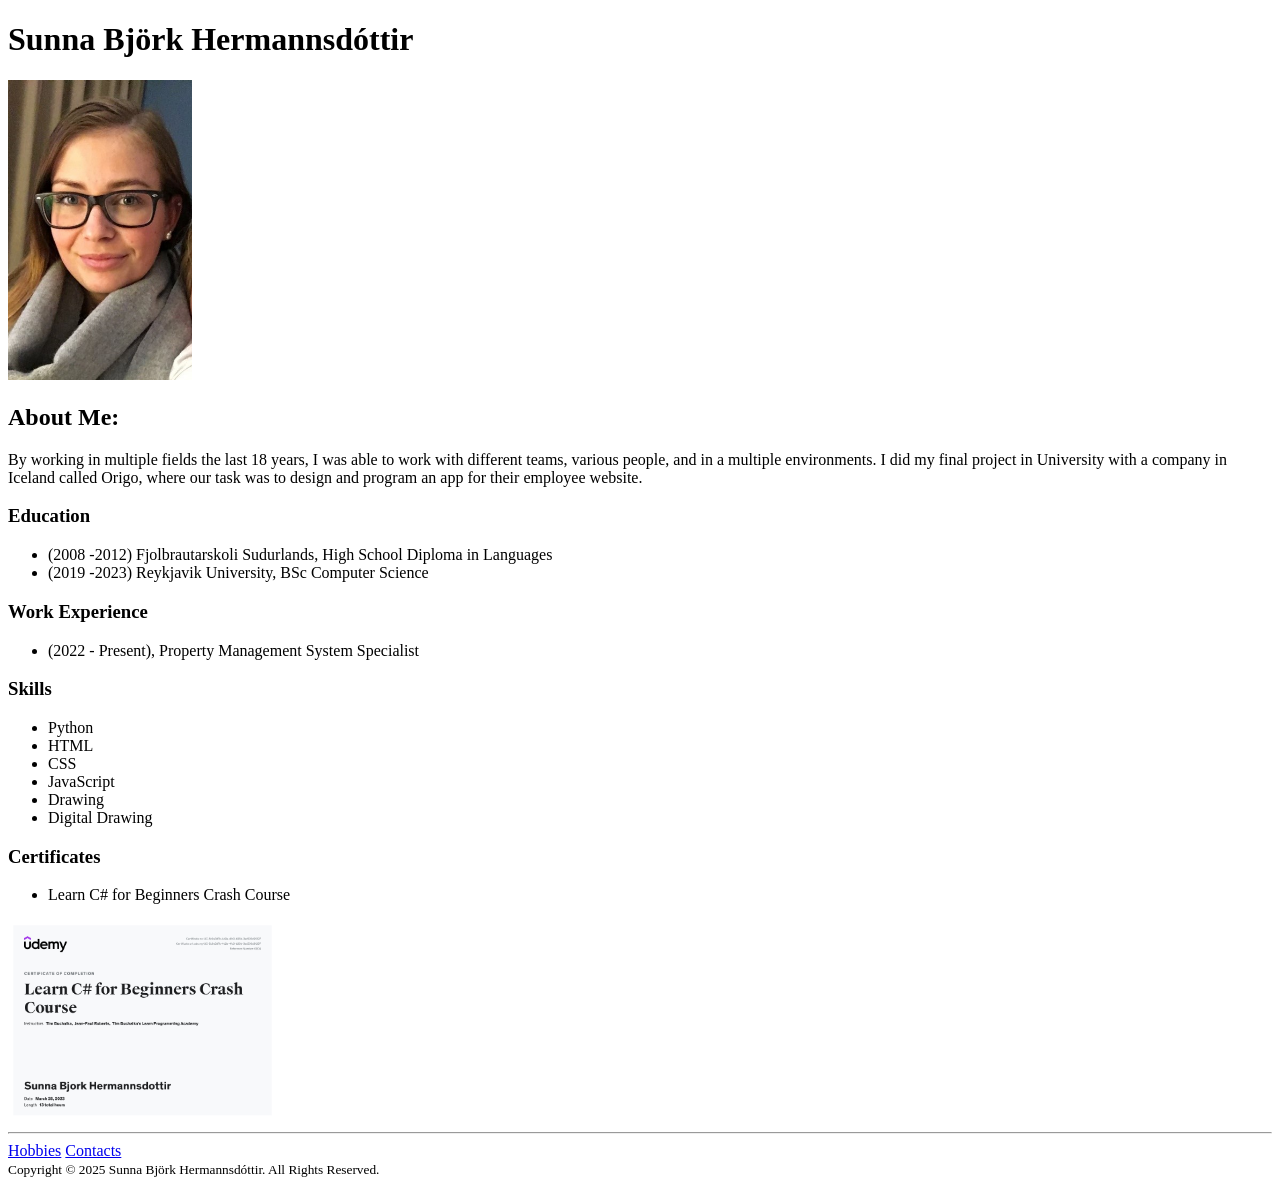
==== index.html @ 9803894d "New Online Resume" ====
<!DOCTYPE html>
<html lang="en">
<head>
    <meta charset="UTF-8">
    <title>My Resume</title>
</head>
<body>
    <h1>Sunna Björk Hermannsdóttir</h1>
    <img src="./assets/images/ProfilePic.jpg" height="300" alt="Profile Picture">
    <h2>About Me:</h2>
    <p>By working in multiple fields the last 18 years, I was able to work with different
        teams, various people, and in a multiple environments. I did my final project in
        University with a company in Iceland called Origo, where our task was to
        design and program an app for their employee website.</p>
    <h3>Education</h3>
    <ul>
        <li>(2008 -2012) Fjolbrautarskoli Sudurlands, High School Diploma in Languages  </li>
        <li>(2019 -2023) Reykjavik University, BSc Computer Science</li>
    </ul>
    <h3>Work Experience</h3>
    <ul>
        <li>(2022 - Present), Property Management System Specialist</li>
    </ul>
    <h3>Skills</h3>
    <ul>
        <li>Python</li>
        <li>HTML</li>
        <li>CSS</li>
        <li>JavaScript</li>
        <li>Drawing</li>
        <li>Digital Drawing</li>
    </ul>
    <h3>Certificates</h3>
    <ul>
        <li>Learn C# for Beginners Crash Course</li>
    </ul>
    <img src="./assets/images/C_CourseUdemy.png" height="200" alt="C# course">
    <!-- Inside the body section, write HTML code to create an online resume covering the following aspects:
    Summary or objective statement
    Education (list degrees, schools, and dates)
    Work experience (list job titles, employers, dates, and responsibilities)
    Skills (list relevant skills or areas of expertise)
    Awards, certifications, or other achievements (list any relevant awards, certifications, or other accomplishments)-->
    <hr>
    <a href="./public/hobbies.html">Hobbies</a>
    <a href="./public/contacts.html">Contacts</a>

    <footer>
        <small>
            Copyright © 2025 Sunna Björk Hermannsdóttir. All Rights Reserved.
        </small>
  </footer>
</body>
</html>
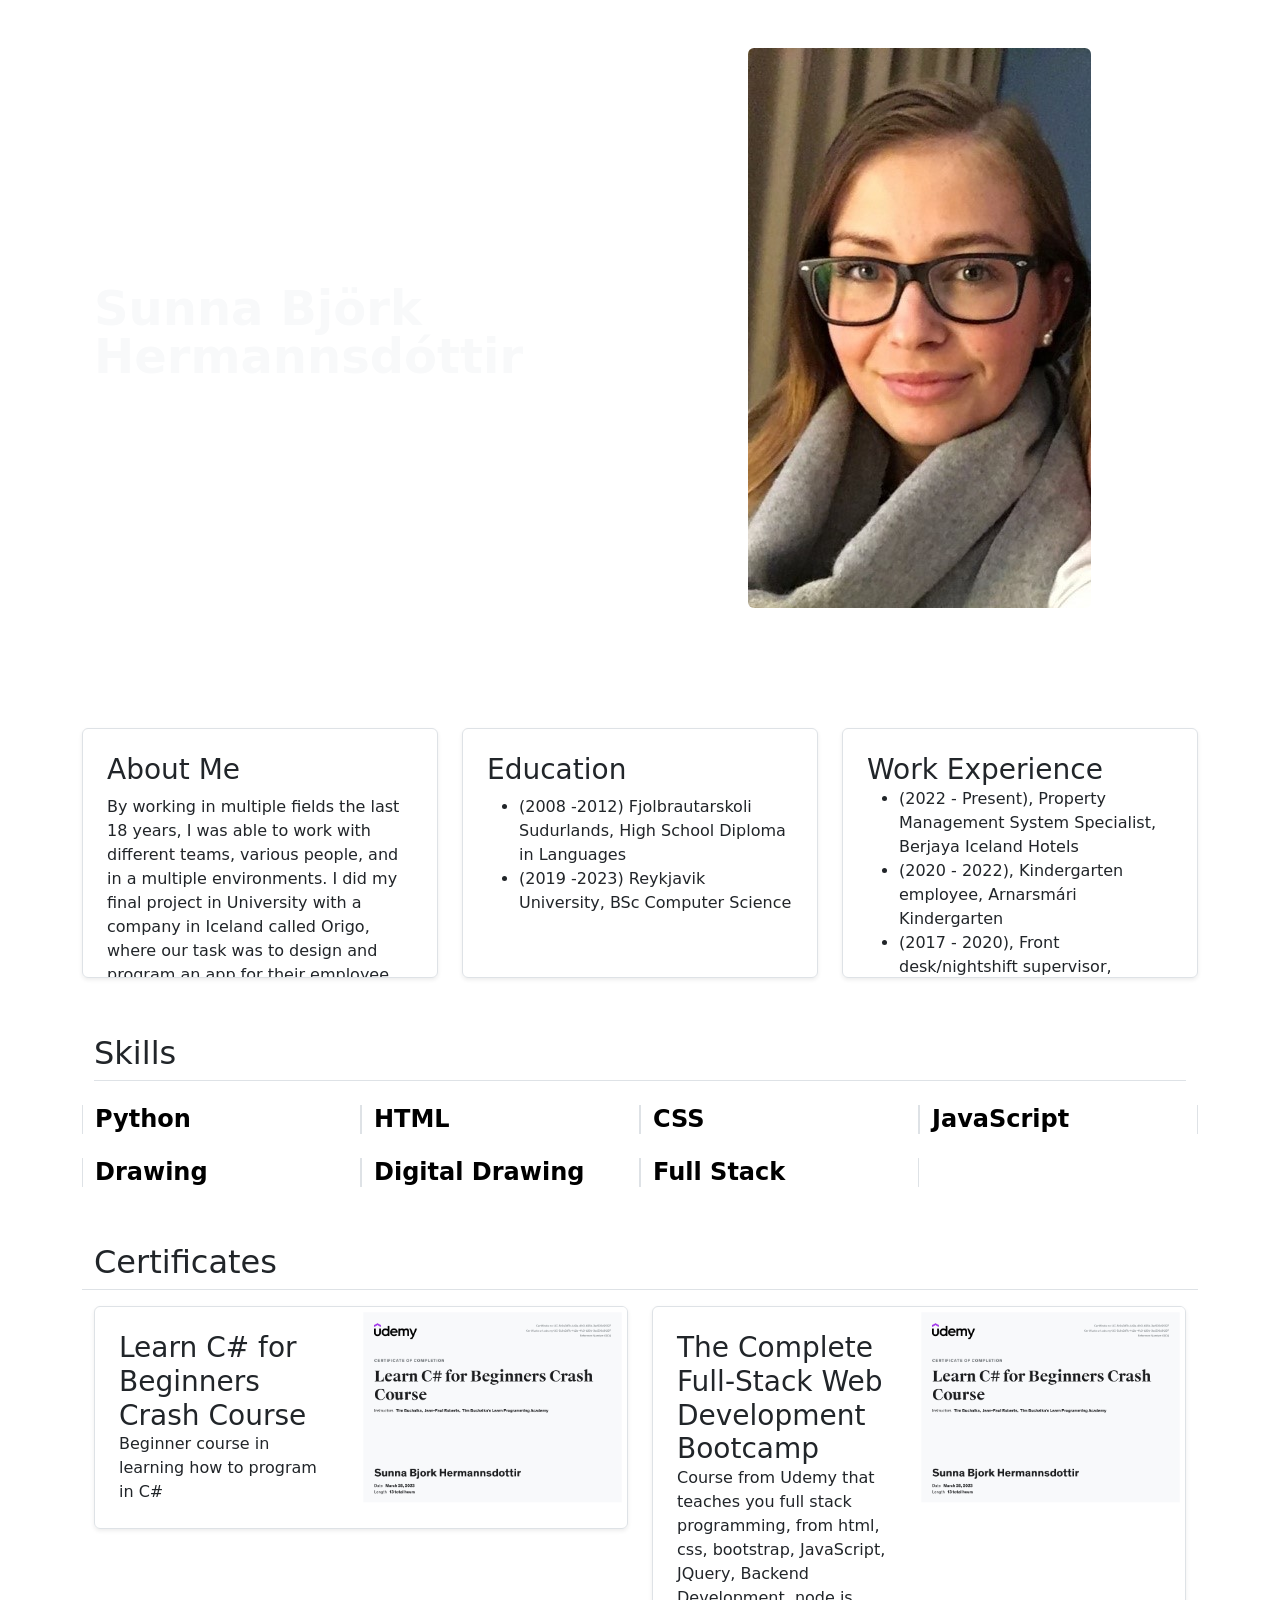
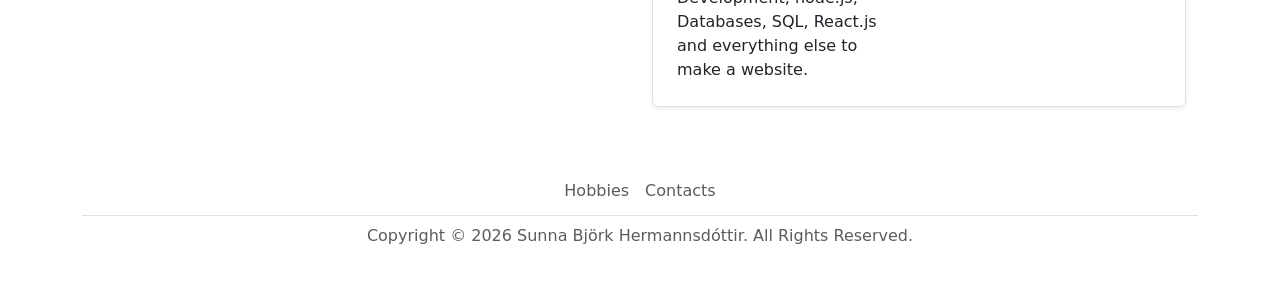
==== commit 894065de: "New repository" ====
--- a/index.html
+++ b/index.html
@@ -1,54 +1,183 @@
-<!DOCTYPE html>
-<html lang="en">
-<head>
-    <meta charset="UTF-8">
-    <title>My Resume</title>
-</head>
-<body>
-    <h1>Sunna Björk Hermannsdóttir</h1>
-    <img src="./assets/images/ProfilePic.jpg" height="300" alt="Profile Picture">
-    <h2>About Me:</h2>
-    <p>By working in multiple fields the last 18 years, I was able to work with different
-        teams, various people, and in a multiple environments. I did my final project in
-        University with a company in Iceland called Origo, where our task was to
-        design and program an app for their employee website.</p>
-    <h3>Education</h3>
-    <ul>
-        <li>(2008 -2012) Fjolbrautarskoli Sudurlands, High School Diploma in Languages  </li>
-        <li>(2019 -2023) Reykjavik University, BSc Computer Science</li>
-    </ul>
-    <h3>Work Experience</h3>
-    <ul>
-        <li>(2022 - Present), Property Management System Specialist</li>
-    </ul>
-    <h3>Skills</h3>
-    <ul>
-        <li>Python</li>
-        <li>HTML</li>
-        <li>CSS</li>
-        <li>JavaScript</li>
-        <li>Drawing</li>
-        <li>Digital Drawing</li>
-    </ul>
-    <h3>Certificates</h3>
-    <ul>
-        <li>Learn C# for Beginners Crash Course</li>
-    </ul>
-    <img src="./assets/images/C_CourseUdemy.png" height="200" alt="C# course">
-    <!-- Inside the body section, write HTML code to create an online resume covering the following aspects:
-    Summary or objective statement
-    Education (list degrees, schools, and dates)
-    Work experience (list job titles, employers, dates, and responsibilities)
-    Skills (list relevant skills or areas of expertise)
-    Awards, certifications, or other achievements (list any relevant awards, certifications, or other accomplishments)-->
-    <hr>
-    <a href="./public/hobbies.html">Hobbies</a>
-    <a href="./public/contacts.html">Contacts</a>
-
-    <footer>
-        <small>
-            Copyright © 2025 Sunna Björk Hermannsdóttir. All Rights Reserved.
-        </small>
-  </footer>
-</body>
+<!doctype html>
+<html lang="en">
+
+<head>
+    <meta charset="UTF-8" />
+    <title>My Resume</title>
+    <link href="https://cdn.jsdelivr.net/npm/bootstrap@5.3.8/dist/css/bootstrap.min.css" rel="stylesheet"
+        integrity="sha384-sRIl4kxILFvY47J16cr9ZwB07vP4J8+LH7qKQnuqkuIAvNWLzeN8tE5YBujZqJLB" crossorigin="anonymous">
+    <link href="./stylesheet.css" rel="stylesheet">
+</head>
+
+<body>
+    <section id="title" class="gradient-background">
+        <div class="container col-xxl-8 px-4">
+            <div class="row flex-lg-row-reverse align-items-center justify-content-center py-5">
+                <div class="col-10 col-sm-8 col-lg-6">
+                    <img src="./assets/images/ProfilePic.jpg" class="d-block mx-lg-auto img-fluid rounded mb-4"
+                        alt="Profile Picture" height="50" loading="lazy">
+                </div>
+                <div class="col-lg-6">
+                    <h1 class="display-5 fw-bold text-light lh-1 mb-3">Sunna Björk Hermannsdóttir</h1>
+                </div>
+            </div>
+        </div>
+    </section>
+
+    <section id="information">
+        <div class="container mt-5">
+            <div class="row mb-2">
+                <div class="col-md-4">
+                    <div class="row g-0 border rounded overflow-hidden flex-md-row mb-4 shadow-sm h-md-250 position-relative"
+                        style="height: 250px;">
+                        <div class="col p-4 d-flex flex-column position-static">
+                            <h3 class="mb-0">About Me</h3>
+                            <p class="card-text mb-auto mt-2">By working in multiple fields the last 18 years, I was
+                                able to work with different teams, various people, and in a multiple environments. I did
+                                my
+                                final project in University with a company in Iceland called Origo, where
+                                our task was to design and program an app for their employee website.</p>
+                        </div>
+                    </div>
+                </div>
+                <div class="col-md-4">
+                    <div class="row g-0 border rounded overflow-hidden flex-md-row mb-4 shadow-sm h-md-250 position-relative"
+                        style="height: 250px;">
+                        <div class="col p-4 d-flex flex-column position-static">
+                            <h3 class="mb-0">Education</h3>
+                            <ul class="mt-2">
+                                <li>
+                                    (2008 -2012) Fjolbrautarskoli Sudurlands, High School Diploma in Languages
+                                </li>
+                                <li>
+                                    (2019 -2023) Reykjavik University, BSc Computer Science
+                                </li>
+                            </ul>
+                        </div>
+                    </div>
+                </div>
+                <div class="col-md-4">
+                    <div class="row g-0 border rounded overflow-hidden flex-md-row mb-4 shadow-sm h-md-250 position-relative"
+                        style="height: 250px;">
+                        <div class="col p-4 d-flex flex-column position-static">
+                            <h3 class="mb-0">Work Experience</h3>
+                            <ul>
+                                <li>
+                                    (2022 - Present), Property Management System Specialist, Berjaya Iceland Hotels
+                                </li>
+                                <li>
+                                    (2020 - 2022), Kindergarten employee, Arnarsmári Kindergarten
+                                </li>
+                                <li>
+                                    (2017 - 2020), Front desk/nightshift supervisor, Icelandair hotels
+                                </li>
+                            </ul>
+                        </div>
+                    </div>
+                </div>
+            </div>
+        </div>
+    </section>
+
+    <section id="skills">
+        <div class="container px-4 py-4" id="icon-grid">
+            <h2 class="pb-2 border-bottom">Skills</h2>
+            <div class="row row-cols-1 row-cols-sm-2 row-cols-md-3 row-cols-lg-4 g-4 py-3">
+                <div class="col d-flex align-items-start border-end border-start">
+                    <div>
+                        <h3 class="fw-bold mb-0 fs-4 text-body-emphasis">Python</h3>
+                    </div>
+                </div>
+                <div class="col d-flex align-items-start border-end border-start">
+                    <div>
+                        <h3 class="fw-bold mb-0 fs-4 text-body-emphasis">HTML</h3>
+                    </div>
+                </div>
+                <div class="col d-flex align-items-start border-end border-start">
+                    <div>
+                        <h3 class="fw-bold mb-0 fs-4 text-body-emphasis">CSS</h3>
+                    </div>
+                </div>
+                <div class="col d-flex align-items-start border-end border-start">
+                    <div>
+                        <h3 class="fw-bold mb-0 fs-4 text-body-emphasis">JavaScript</h3>
+                    </div>
+                </div>
+                <div class="col d-flex align-items-start border-end border-start">
+                    <div>
+                        <h3 class="fw-bold mb-0 fs-4 text-body-emphasis">Drawing</h3>
+                    </div>
+                </div>
+                <div class="col d-flex align-items-start border-end border-start">
+                    <div>
+                        <h3 class="fw-bold mb-0 fs-4 text-body-emphasis">Digital Drawing</h3>
+                    </div>
+                </div>
+                <div class="col d-flex align-items-start border-end border-start">
+                    <div>
+                        <h3 class="fw-bold mb-0 fs-4 text-body-emphasis">Full Stack</h3>
+                    </div>
+                </div>
+            </div>
+        </div>
+    </section>
+
+    <section id="certificates">
+        <div class="container px-4">
+            <div class="row mt-2">
+                <h2 class="pb-2 mt-2 border-bottom">Certificates</h2>
+                <div class="col-md-6 mt-2">
+                    <div
+                        class="row g-0 border rounded overflow-hidden flex-md-row mb-4 shadow-sm h-md-250 position-relative">
+                        <div class="col p-4 d-flex flex-column position-static">
+                            <h3 class="mb-0">Learn C# for Beginners Crash Course</h3>
+                            <p class="card-text mb-auto">Beginner course in learning how to program in C#</p>
+                        </div>
+                        <div class="col-auto d-lg-block">
+                            <img src="./assets/images/C_CourseUdemy.png" alt="C Sharp Certificate" height="200">
+                        </div>
+                    </div>
+                </div>
+                <div class="col-md-6 mt-2">
+                    <div
+                        class="row g-0 border rounded overflow-hidden flex-md-row mb-4 shadow-sm h-md-250 position-relative">
+                        <div class="col p-4 d-flex flex-column position-static">
+                            <h3 class="mb-0">The Complete Full-Stack Web Development Bootcamp</h3>
+                            <p class="mb-auto">Course from Udemy that teaches you full stack programming, from html,
+                                css, bootstrap,
+                                JavaScript, JQuery, Backend Development, node.js, Databases, SQL, React.js and
+                                everything else to make a website.
+                            </p>
+                        </div>
+                        <!-- Replace picture with course certificate!!-->
+                        <div class="col-auto d-lg-block">
+                            <img src="./assets/images/C_CourseUdemy.png" alt="C Sharp Certificate" height="200">
+                        </div>
+                    </div>
+                </div>
+            </div>
+        </div>
+        </div>
+    </section>
+
+    <section id="footer">
+        <div class="container">
+            <footer class="py-3 my-4">
+                <ul class="nav justify-content-center border-bottom pb-1 mb-2">
+                    <li class="nav-item"><a href="./public/hobbies.html"
+                            class="nav-link px-2 text-body-secondary">Hobbies</a></li>
+                    <li class="nav-item"><a href="./public/contacts.html"
+                            class="nav-link px-2 text-body-secondary">Contacts</a></li>
+                </ul>
+                <p class="text-center text-body-secondary">Copyright © 2026 Sunna Björk Hermannsdóttir. All Rights
+                    Reserved.</p>
+            </footer>
+        </div>
+    </section>
+
+    <script src="https://cdn.jsdelivr.net/npm/bootstrap@5.3.8/dist/js/bootstrap.bundle.min.js"
+        integrity="sha384-FKyoEForCGlyvwx9Hj09JcYn3nv7wiPVlz7YYwJrWVcXK/BmnVDxM+D2scQbITxI" crossorigin="anonymous">
+        </script>
+</body>
+
 </html>
--- a/stylesheet.css
+++ b/stylesheet.css
@@ -0,0 +1,34 @@
+.gradient-background {
+  /* background: linear-gradient(300deg, #00bfff, #4cffc9, #7276ef); */
+  background-image:url(../PersonalSite/assets/images/sunset.JPEG);
+  background-size: 180% 180%;
+  animation: gradient-animation 18s ease infinite;
+}
+
+@keyframes gradient-animation {
+  0% {
+    background-position: 0% 50%;
+  }
+  50% {
+    background-position: 100% 50%;
+  }
+  100% {
+    background-position: 0% 50%;
+  }
+}
+
+/* .footer {
+    display: block;
+    unicode-bidi: isolate;
+} */
+
+/* .container {
+    width: auto;
+    max-width: 680px;
+    padding: 0 15px;
+} */
+
+/* .profile-pic{
+    justify-content: center;
+    align-items: center;
+} */
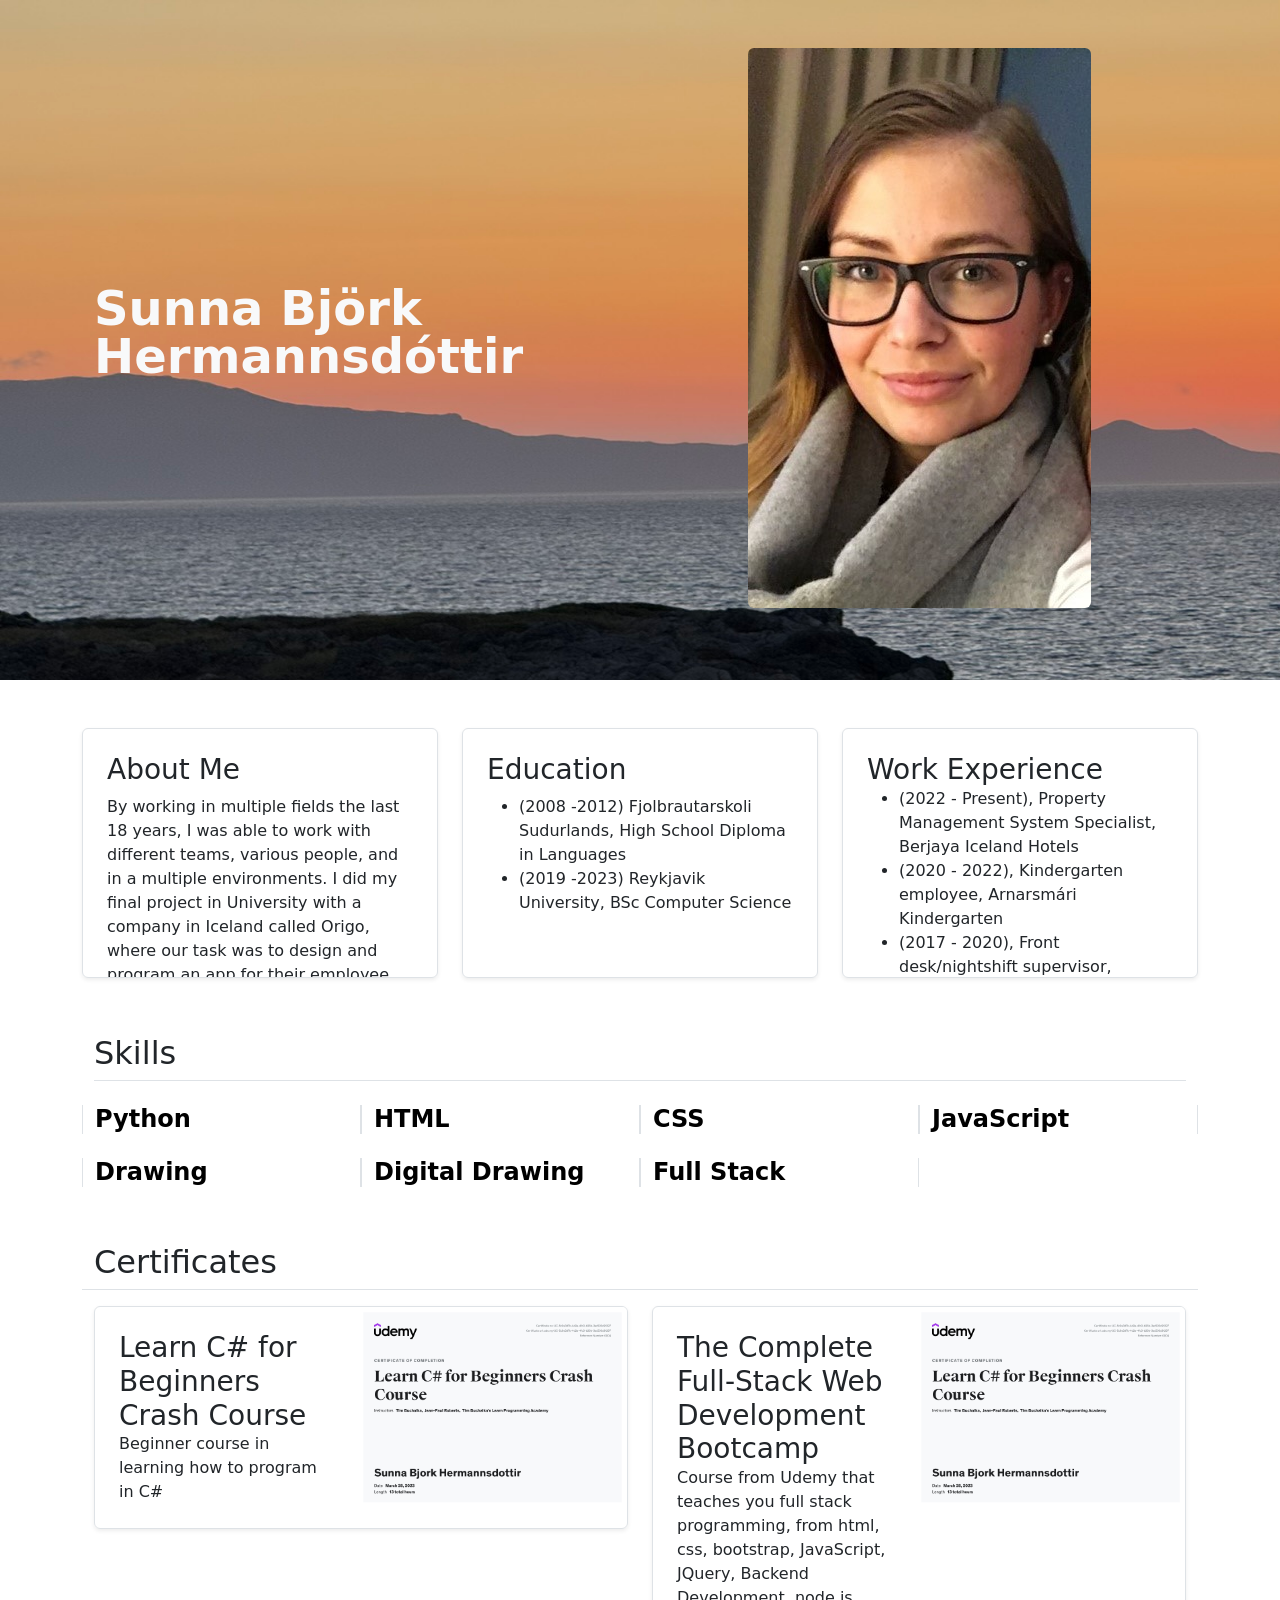
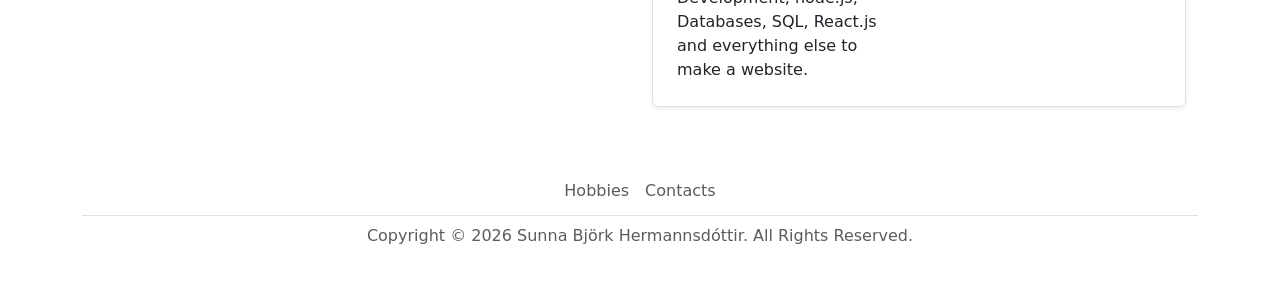
==== commit d8596894: "changed background image folder in stylesheet" ====
--- a/index.html
+++ b/index.html
@@ -1,183 +1,183 @@
-<!doctype html>
-<html lang="en">
-
-<head>
-    <meta charset="UTF-8" />
-    <title>My Resume</title>
-    <link href="https://cdn.jsdelivr.net/npm/bootstrap@5.3.8/dist/css/bootstrap.min.css" rel="stylesheet"
-        integrity="sha384-sRIl4kxILFvY47J16cr9ZwB07vP4J8+LH7qKQnuqkuIAvNWLzeN8tE5YBujZqJLB" crossorigin="anonymous">
-    <link href="./stylesheet.css" rel="stylesheet">
-</head>
-
-<body>
-    <section id="title" class="gradient-background">
-        <div class="container col-xxl-8 px-4">
-            <div class="row flex-lg-row-reverse align-items-center justify-content-center py-5">
-                <div class="col-10 col-sm-8 col-lg-6">
-                    <img src="./assets/images/ProfilePic.jpg" class="d-block mx-lg-auto img-fluid rounded mb-4"
-                        alt="Profile Picture" height="50" loading="lazy">
-                </div>
-                <div class="col-lg-6">
-                    <h1 class="display-5 fw-bold text-light lh-1 mb-3">Sunna Björk Hermannsdóttir</h1>
-                </div>
-            </div>
-        </div>
-    </section>
-
-    <section id="information">
-        <div class="container mt-5">
-            <div class="row mb-2">
-                <div class="col-md-4">
-                    <div class="row g-0 border rounded overflow-hidden flex-md-row mb-4 shadow-sm h-md-250 position-relative"
-                        style="height: 250px;">
-                        <div class="col p-4 d-flex flex-column position-static">
-                            <h3 class="mb-0">About Me</h3>
-                            <p class="card-text mb-auto mt-2">By working in multiple fields the last 18 years, I was
-                                able to work with different teams, various people, and in a multiple environments. I did
-                                my
-                                final project in University with a company in Iceland called Origo, where
-                                our task was to design and program an app for their employee website.</p>
-                        </div>
-                    </div>
-                </div>
-                <div class="col-md-4">
-                    <div class="row g-0 border rounded overflow-hidden flex-md-row mb-4 shadow-sm h-md-250 position-relative"
-                        style="height: 250px;">
-                        <div class="col p-4 d-flex flex-column position-static">
-                            <h3 class="mb-0">Education</h3>
-                            <ul class="mt-2">
-                                <li>
-                                    (2008 -2012) Fjolbrautarskoli Sudurlands, High School Diploma in Languages
-                                </li>
-                                <li>
-                                    (2019 -2023) Reykjavik University, BSc Computer Science
-                                </li>
-                            </ul>
-                        </div>
-                    </div>
-                </div>
-                <div class="col-md-4">
-                    <div class="row g-0 border rounded overflow-hidden flex-md-row mb-4 shadow-sm h-md-250 position-relative"
-                        style="height: 250px;">
-                        <div class="col p-4 d-flex flex-column position-static">
-                            <h3 class="mb-0">Work Experience</h3>
-                            <ul>
-                                <li>
-                                    (2022 - Present), Property Management System Specialist, Berjaya Iceland Hotels
-                                </li>
-                                <li>
-                                    (2020 - 2022), Kindergarten employee, Arnarsmári Kindergarten
-                                </li>
-                                <li>
-                                    (2017 - 2020), Front desk/nightshift supervisor, Icelandair hotels
-                                </li>
-                            </ul>
-                        </div>
-                    </div>
-                </div>
-            </div>
-        </div>
-    </section>
-
-    <section id="skills">
-        <div class="container px-4 py-4" id="icon-grid">
-            <h2 class="pb-2 border-bottom">Skills</h2>
-            <div class="row row-cols-1 row-cols-sm-2 row-cols-md-3 row-cols-lg-4 g-4 py-3">
-                <div class="col d-flex align-items-start border-end border-start">
-                    <div>
-                        <h3 class="fw-bold mb-0 fs-4 text-body-emphasis">Python</h3>
-                    </div>
-                </div>
-                <div class="col d-flex align-items-start border-end border-start">
-                    <div>
-                        <h3 class="fw-bold mb-0 fs-4 text-body-emphasis">HTML</h3>
-                    </div>
-                </div>
-                <div class="col d-flex align-items-start border-end border-start">
-                    <div>
-                        <h3 class="fw-bold mb-0 fs-4 text-body-emphasis">CSS</h3>
-                    </div>
-                </div>
-                <div class="col d-flex align-items-start border-end border-start">
-                    <div>
-                        <h3 class="fw-bold mb-0 fs-4 text-body-emphasis">JavaScript</h3>
-                    </div>
-                </div>
-                <div class="col d-flex align-items-start border-end border-start">
-                    <div>
-                        <h3 class="fw-bold mb-0 fs-4 text-body-emphasis">Drawing</h3>
-                    </div>
-                </div>
-                <div class="col d-flex align-items-start border-end border-start">
-                    <div>
-                        <h3 class="fw-bold mb-0 fs-4 text-body-emphasis">Digital Drawing</h3>
-                    </div>
-                </div>
-                <div class="col d-flex align-items-start border-end border-start">
-                    <div>
-                        <h3 class="fw-bold mb-0 fs-4 text-body-emphasis">Full Stack</h3>
-                    </div>
-                </div>
-            </div>
-        </div>
-    </section>
-
-    <section id="certificates">
-        <div class="container px-4">
-            <div class="row mt-2">
-                <h2 class="pb-2 mt-2 border-bottom">Certificates</h2>
-                <div class="col-md-6 mt-2">
-                    <div
-                        class="row g-0 border rounded overflow-hidden flex-md-row mb-4 shadow-sm h-md-250 position-relative">
-                        <div class="col p-4 d-flex flex-column position-static">
-                            <h3 class="mb-0">Learn C# for Beginners Crash Course</h3>
-                            <p class="card-text mb-auto">Beginner course in learning how to program in C#</p>
-                        </div>
-                        <div class="col-auto d-lg-block">
-                            <img src="./assets/images/C_CourseUdemy.png" alt="C Sharp Certificate" height="200">
-                        </div>
-                    </div>
-                </div>
-                <div class="col-md-6 mt-2">
-                    <div
-                        class="row g-0 border rounded overflow-hidden flex-md-row mb-4 shadow-sm h-md-250 position-relative">
-                        <div class="col p-4 d-flex flex-column position-static">
-                            <h3 class="mb-0">The Complete Full-Stack Web Development Bootcamp</h3>
-                            <p class="mb-auto">Course from Udemy that teaches you full stack programming, from html,
-                                css, bootstrap,
-                                JavaScript, JQuery, Backend Development, node.js, Databases, SQL, React.js and
-                                everything else to make a website.
-                            </p>
-                        </div>
-                        <!-- Replace picture with course certificate!!-->
-                        <div class="col-auto d-lg-block">
-                            <img src="./assets/images/C_CourseUdemy.png" alt="C Sharp Certificate" height="200">
-                        </div>
-                    </div>
-                </div>
-            </div>
-        </div>
-        </div>
-    </section>
-
-    <section id="footer">
-        <div class="container">
-            <footer class="py-3 my-4">
-                <ul class="nav justify-content-center border-bottom pb-1 mb-2">
-                    <li class="nav-item"><a href="./public/hobbies.html"
-                            class="nav-link px-2 text-body-secondary">Hobbies</a></li>
-                    <li class="nav-item"><a href="./public/contacts.html"
-                            class="nav-link px-2 text-body-secondary">Contacts</a></li>
-                </ul>
-                <p class="text-center text-body-secondary">Copyright © 2026 Sunna Björk Hermannsdóttir. All Rights
-                    Reserved.</p>
-            </footer>
-        </div>
-    </section>
-
-    <script src="https://cdn.jsdelivr.net/npm/bootstrap@5.3.8/dist/js/bootstrap.bundle.min.js"
-        integrity="sha384-FKyoEForCGlyvwx9Hj09JcYn3nv7wiPVlz7YYwJrWVcXK/BmnVDxM+D2scQbITxI" crossorigin="anonymous">
-        </script>
-</body>
-
+<!doctype html>
+<html lang="en">
+
+<head>
+    <meta charset="UTF-8" />
+    <title>My Resume</title>
+    <link href="https://cdn.jsdelivr.net/npm/bootstrap@5.3.8/dist/css/bootstrap.min.css" rel="stylesheet"
+        integrity="sha384-sRIl4kxILFvY47J16cr9ZwB07vP4J8+LH7qKQnuqkuIAvNWLzeN8tE5YBujZqJLB" crossorigin="anonymous">
+    <link href="./stylesheet.css" rel="stylesheet">
+</head>
+
+<body>
+    <section id="title" class="gradient-background">
+        <div class="container col-xxl-8 px-4">
+            <div class="row flex-lg-row-reverse align-items-center justify-content-center py-5">
+                <div class="col-10 col-sm-8 col-lg-6">
+                    <img src="./assets/images/ProfilePic.jpg" class="d-block mx-lg-auto img-fluid rounded mb-4"
+                        alt="Profile Picture" height="50" loading="lazy">
+                </div>
+                <div class="col-lg-6">
+                    <h1 class="display-5 fw-bold text-light lh-1 mb-3">Sunna Björk Hermannsdóttir</h1>
+                </div>
+            </div>
+        </div>
+    </section>
+
+    <section id="information">
+        <div class="container mt-5">
+            <div class="row mb-2">
+                <div class="col-md-4">
+                    <div class="row g-0 border rounded overflow-hidden flex-md-row mb-4 shadow-sm h-md-250 position-relative"
+                        style="height: 250px;">
+                        <div class="col p-4 d-flex flex-column position-static">
+                            <h3 class="mb-0">About Me</h3>
+                            <p class="card-text mb-auto mt-2">By working in multiple fields the last 18 years, I was
+                                able to work with different teams, various people, and in a multiple environments. I did
+                                my
+                                final project in University with a company in Iceland called Origo, where
+                                our task was to design and program an app for their employee website.</p>
+                        </div>
+                    </div>
+                </div>
+                <div class="col-md-4">
+                    <div class="row g-0 border rounded overflow-hidden flex-md-row mb-4 shadow-sm h-md-250 position-relative"
+                        style="height: 250px;">
+                        <div class="col p-4 d-flex flex-column position-static">
+                            <h3 class="mb-0">Education</h3>
+                            <ul class="mt-2">
+                                <li>
+                                    (2008 -2012) Fjolbrautarskoli Sudurlands, High School Diploma in Languages
+                                </li>
+                                <li>
+                                    (2019 -2023) Reykjavik University, BSc Computer Science
+                                </li>
+                            </ul>
+                        </div>
+                    </div>
+                </div>
+                <div class="col-md-4">
+                    <div class="row g-0 border rounded overflow-hidden flex-md-row mb-4 shadow-sm h-md-250 position-relative"
+                        style="height: 250px;">
+                        <div class="col p-4 d-flex flex-column position-static">
+                            <h3 class="mb-0">Work Experience</h3>
+                            <ul>
+                                <li>
+                                    (2022 - Present), Property Management System Specialist, Berjaya Iceland Hotels
+                                </li>
+                                <li>
+                                    (2020 - 2022), Kindergarten employee, Arnarsmári Kindergarten
+                                </li>
+                                <li>
+                                    (2017 - 2020), Front desk/nightshift supervisor, Icelandair hotels
+                                </li>
+                            </ul>
+                        </div>
+                    </div>
+                </div>
+            </div>
+        </div>
+    </section>
+
+    <section id="skills">
+        <div class="container px-4 py-4" id="icon-grid">
+            <h2 class="pb-2 border-bottom">Skills</h2>
+            <div class="row row-cols-1 row-cols-sm-2 row-cols-md-3 row-cols-lg-4 g-4 py-3">
+                <div class="col d-flex align-items-start border-end border-start">
+                    <div>
+                        <h3 class="fw-bold mb-0 fs-4 text-body-emphasis">Python</h3>
+                    </div>
+                </div>
+                <div class="col d-flex align-items-start border-end border-start">
+                    <div>
+                        <h3 class="fw-bold mb-0 fs-4 text-body-emphasis">HTML</h3>
+                    </div>
+                </div>
+                <div class="col d-flex align-items-start border-end border-start">
+                    <div>
+                        <h3 class="fw-bold mb-0 fs-4 text-body-emphasis">CSS</h3>
+                    </div>
+                </div>
+                <div class="col d-flex align-items-start border-end border-start">
+                    <div>
+                        <h3 class="fw-bold mb-0 fs-4 text-body-emphasis">JavaScript</h3>
+                    </div>
+                </div>
+                <div class="col d-flex align-items-start border-end border-start">
+                    <div>
+                        <h3 class="fw-bold mb-0 fs-4 text-body-emphasis">Drawing</h3>
+                    </div>
+                </div>
+                <div class="col d-flex align-items-start border-end border-start">
+                    <div>
+                        <h3 class="fw-bold mb-0 fs-4 text-body-emphasis">Digital Drawing</h3>
+                    </div>
+                </div>
+                <div class="col d-flex align-items-start border-end border-start">
+                    <div>
+                        <h3 class="fw-bold mb-0 fs-4 text-body-emphasis">Full Stack</h3>
+                    </div>
+                </div>
+            </div>
+        </div>
+    </section>
+
+    <section id="certificates">
+        <div class="container px-4">
+            <div class="row mt-2">
+                <h2 class="pb-2 mt-2 border-bottom">Certificates</h2>
+                <div class="col-md-6 mt-2">
+                    <div
+                        class="row g-0 border rounded overflow-hidden flex-md-row mb-4 shadow-sm h-md-250 position-relative">
+                        <div class="col p-4 d-flex flex-column position-static">
+                            <h3 class="mb-0">Learn C# for Beginners Crash Course</h3>
+                            <p class="card-text mb-auto">Beginner course in learning how to program in C#</p>
+                        </div>
+                        <div class="col-auto d-lg-block">
+                            <img src="./assets/images/C_CourseUdemy.png" alt="C Sharp Certificate" height="200">
+                        </div>
+                    </div>
+                </div>
+                <div class="col-md-6 mt-2">
+                    <div
+                        class="row g-0 border rounded overflow-hidden flex-md-row mb-4 shadow-sm h-md-250 position-relative">
+                        <div class="col p-4 d-flex flex-column position-static">
+                            <h3 class="mb-0">The Complete Full-Stack Web Development Bootcamp</h3>
+                            <p class="mb-auto">Course from Udemy that teaches you full stack programming, from html,
+                                css, bootstrap,
+                                JavaScript, JQuery, Backend Development, node.js, Databases, SQL, React.js and
+                                everything else to make a website.
+                            </p>
+                        </div>
+                        <!-- Replace picture with course certificate!!-->
+                        <div class="col-auto d-lg-block">
+                            <img src="./assets/images/C_CourseUdemy.png" alt="C Sharp Certificate" height="200">
+                        </div>
+                    </div>
+                </div>
+            </div>
+        </div>
+        </div>
+    </section>
+
+    <section id="footer">
+        <div class="container">
+            <footer class="py-3 my-4">
+                <ul class="nav justify-content-center border-bottom pb-1 mb-2">
+                    <li class="nav-item"><a href="./public/hobbies.html"
+                            class="nav-link px-2 text-body-secondary">Hobbies</a></li>
+                    <li class="nav-item"><a href="./public/contacts.html"
+                            class="nav-link px-2 text-body-secondary">Contacts</a></li>
+                </ul>
+                <p class="text-center text-body-secondary">Copyright © 2026 Sunna Björk Hermannsdóttir. All Rights
+                    Reserved.</p>
+            </footer>
+        </div>
+    </section>
+
+    <script src="https://cdn.jsdelivr.net/npm/bootstrap@5.3.8/dist/js/bootstrap.bundle.min.js"
+        integrity="sha384-FKyoEForCGlyvwx9Hj09JcYn3nv7wiPVlz7YYwJrWVcXK/BmnVDxM+D2scQbITxI" crossorigin="anonymous">
+        </script>
+</body>
+
 </html>
--- a/stylesheet.css
+++ b/stylesheet.css
@@ -1,34 +1,34 @@
-.gradient-background {
-  /* background: linear-gradient(300deg, #00bfff, #4cffc9, #7276ef); */
-  background-image:url(../PersonalSite/assets/images/sunset.JPEG);
-  background-size: 180% 180%;
-  animation: gradient-animation 18s ease infinite;
-}
-
-@keyframes gradient-animation {
-  0% {
-    background-position: 0% 50%;
-  }
-  50% {
-    background-position: 100% 50%;
-  }
-  100% {
-    background-position: 0% 50%;
-  }
-}
-
-/* .footer {
-    display: block;
-    unicode-bidi: isolate;
-} */
-
-/* .container {
-    width: auto;
-    max-width: 680px;
-    padding: 0 15px;
-} */
-
-/* .profile-pic{
-    justify-content: center;
-    align-items: center;
+.gradient-background {
+  /* background: linear-gradient(300deg, #00bfff, #4cffc9, #7276ef); */
+  background-image:url(./assets/images/sunset.JPEG);
+  background-size: 180% 180%;
+  animation: gradient-animation 18s ease infinite;
+}
+
+@keyframes gradient-animation {
+  0% {
+    background-position: 0% 50%;
+  }
+  50% {
+    background-position: 100% 50%;
+  }
+  100% {
+    background-position: 0% 50%;
+  }
+}
+
+/* .footer {
+    display: block;
+    unicode-bidi: isolate;
+} */
+
+/* .container {
+    width: auto;
+    max-width: 680px;
+    padding: 0 15px;
+} */
+
+/* .profile-pic{
+    justify-content: center;
+    align-items: center;
 } */
